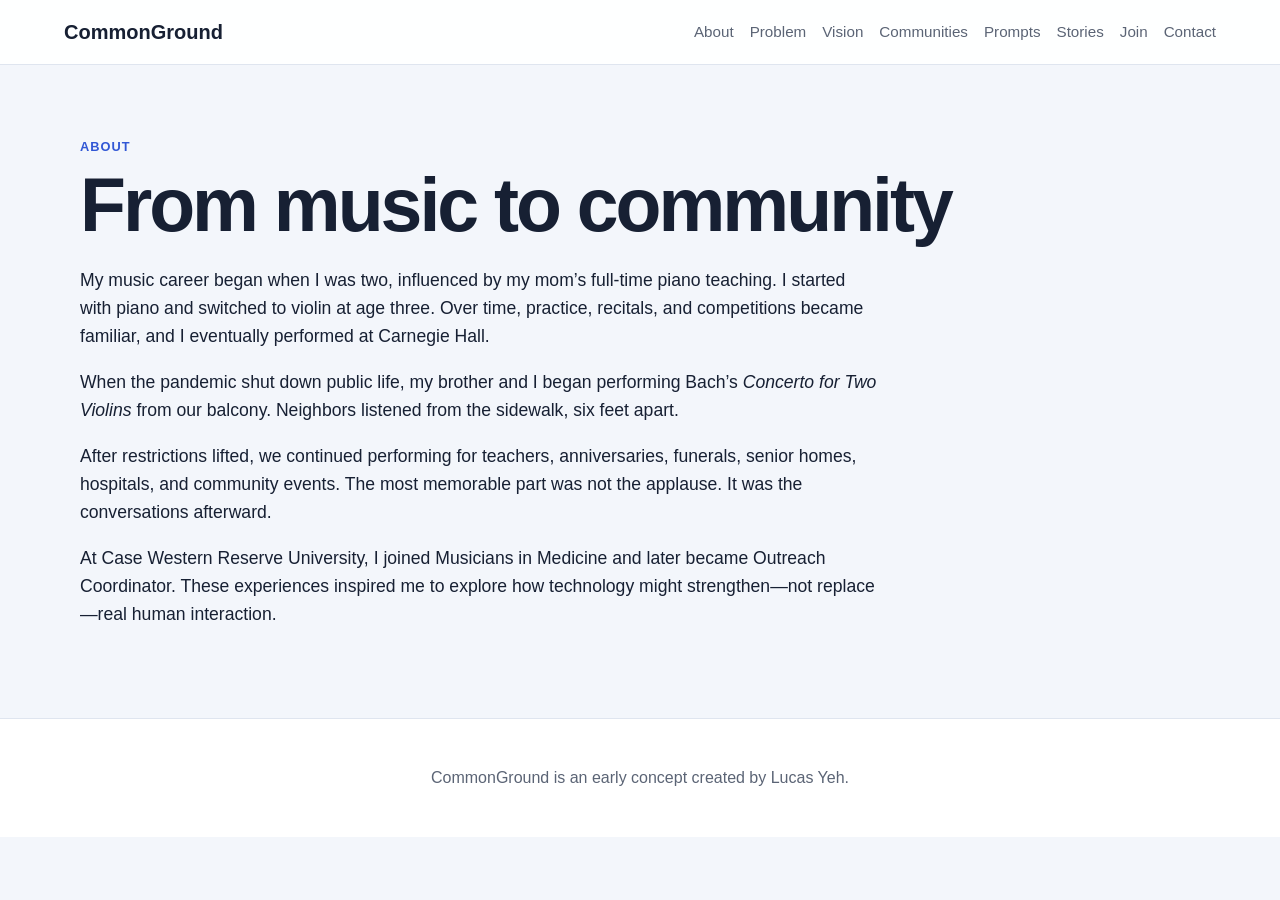
==== about.html @ 913e4e42 "Add files via upload" ====
<!DOCTYPE html>
<html lang="en">
<head>
  <meta charset="UTF-8">
  <meta name="viewport" content="width=device-width, initial-scale=1.0">
  <meta name="description" content="CommonGround: an early concept for meaningful communities and real conversation.">
  <title>About | CommonGround</title>
  <link rel="stylesheet" href="style.css">
</head>
<body>

<header class="site-header">
  <a class="logo" href="index.html">CommonGround</a>
  <button class="menu-button" onclick="document.querySelector('.nav-links').classList.toggle('open')">Menu</button>
  <nav class="nav-links">
    <a href="about.html">About</a>
    <a href="problem.html">Problem</a>
    <a href="vision.html">Vision</a>
    <a href="communities.html">Communities</a>
    <a href="prompts.html">Prompts</a>
    <a href="stories.html">Stories</a>
    <a href="join.html">Join</a>
    <a href="contact.html">Contact</a>
  </nav>
</header>

<main>

<section class="page-header">
  <p class="eyebrow">About</p>
  <h1>From music to community</h1>
</section>

<section class="content">
  <p>My music career began when I was two, influenced by my mom’s full-time piano teaching. I started with piano and switched to violin at age three. Over time, practice, recitals, and competitions became familiar, and I eventually performed at Carnegie Hall.</p>
  <p>When the pandemic shut down public life, my brother and I began performing Bach’s <em>Concerto for Two Violins</em> from our balcony. Neighbors listened from the sidewalk, six feet apart.</p>
  <p>After restrictions lifted, we continued performing for teachers, anniversaries, funerals, senior homes, hospitals, and community events. The most memorable part was not the applause. It was the conversations afterward.</p>
  <p>At Case Western Reserve University, I joined Musicians in Medicine and later became Outreach Coordinator. These experiences inspired me to explore how technology might strengthen—not replace—real human interaction.</p>
</section>

</main>
<footer>
  <p>CommonGround is an early concept created by Lucas Yeh.</p>
</footer>
</body>
</html>
---- style.css ----
* { box-sizing: border-box; }

:root {
  --ink: #172033;
  --muted: #5b6475;
  --surface: #ffffff;
  --soft: #f3f6fb;
  --accent: #3157d5;
  --border: #dfe5ef;
}

body {
  margin: 0;
  font-family: Arial, Helvetica, sans-serif;
  color: var(--ink);
  background: var(--soft);
  line-height: 1.6;
}

.site-header {
  position: sticky;
  top: 0;
  z-index: 10;
  display: flex;
  align-items: center;
  justify-content: space-between;
  gap: 24px;
  padding: 16px 5%;
  background: rgba(255,255,255,.96);
  border-bottom: 1px solid var(--border);
}

.logo {
  color: var(--ink);
  text-decoration: none;
  font-size: 1.25rem;
  font-weight: 800;
}

.nav-links {
  display: flex;
  flex-wrap: wrap;
  gap: 16px;
}

.nav-links a {
  color: var(--muted);
  text-decoration: none;
  font-size: .95rem;
}

.nav-links a:hover,
.text-link:hover {
  color: var(--accent);
}

.menu-button {
  display: none;
  padding: 8px 12px;
  border: 1px solid var(--border);
  border-radius: 8px;
  background: white;
}

main {
  width: min(1120px, 90%);
  margin: 0 auto;
  padding: 72px 0;
}

.hero {
  max-width: 900px;
  padding: 70px 0 90px;
}

.eyebrow {
  margin: 0 0 10px;
  color: var(--accent);
  font-weight: 800;
  letter-spacing: .08em;
  text-transform: uppercase;
  font-size: .8rem;
}

h1 {
  margin: 0 0 22px;
  font-size: clamp(2.5rem, 7vw, 5.8rem);
  line-height: 1.02;
  letter-spacing: -.04em;
}

.page-header h1 {
  font-size: clamp(2.4rem, 6vw, 4.7rem);
}

h2 {
  line-height: 1.2;
}

.lead {
  max-width: 760px;
  color: var(--muted);
  font-size: 1.25rem;
}

.actions {
  display: flex;
  flex-wrap: wrap;
  gap: 14px;
  margin-top: 32px;
}

.button {
  display: inline-block;
  padding: 13px 20px;
  border-radius: 10px;
  background: var(--accent);
  color: white;
  text-decoration: none;
  font-weight: 700;
}

.button.secondary {
  background: white;
  color: var(--ink);
  border: 1px solid var(--border);
}

.grid {
  display: grid;
  gap: 22px;
  margin: 40px 0;
}

.grid.three {
  grid-template-columns: repeat(3, 1fr);
}

.grid.two {
  grid-template-columns: repeat(2, 1fr);
}

.card,
.prompt-card,
.story,
.contact-box,
.story-panel {
  padding: 28px;
  background: var(--surface);
  border: 1px solid var(--border);
  border-radius: 18px;
  box-shadow: 0 10px 30px rgba(25, 35, 60, .05);
}

.card h2,
.story h2 {
  margin-top: 0;
}

.prompt-card {
  display: flex;
  align-items: center;
  min-height: 170px;
  font-size: 1.25rem;
  font-weight: 700;
}

.story-panel {
  margin-top: 60px;
  padding: 42px;
}

.content {
  max-width: 800px;
  font-size: 1.1rem;
}

.content h2 {
  margin-top: 42px;
}

.text-link {
  color: var(--accent);
  text-decoration: none;
  font-weight: 800;
}

.center {
  text-align: center;
  margin-top: 42px;
}

.contact-box {
  max-width: 620px;
  margin-top: 34px;
}

.small {
  color: var(--muted);
  font-size: .9rem;
}

footer {
  padding: 30px 5%;
  color: var(--muted);
  background: white;
  border-top: 1px solid var(--border);
  text-align: center;
}

@media (max-width: 820px) {
  .menu-button {
    display: block;
  }

  .site-header {
    align-items: flex-start;
  }

  .nav-links {
    display: none;
    position: absolute;
    top: 65px;
    left: 0;
    right: 0;
    padding: 20px 5%;
    background: white;
    border-bottom: 1px solid var(--border);
    flex-direction: column;
  }

  .nav-links.open {
    display: flex;
  }

  .grid.three,
  .grid.two {
    grid-template-columns: 1fr;
  }

  main {
    padding-top: 45px;
  }
}
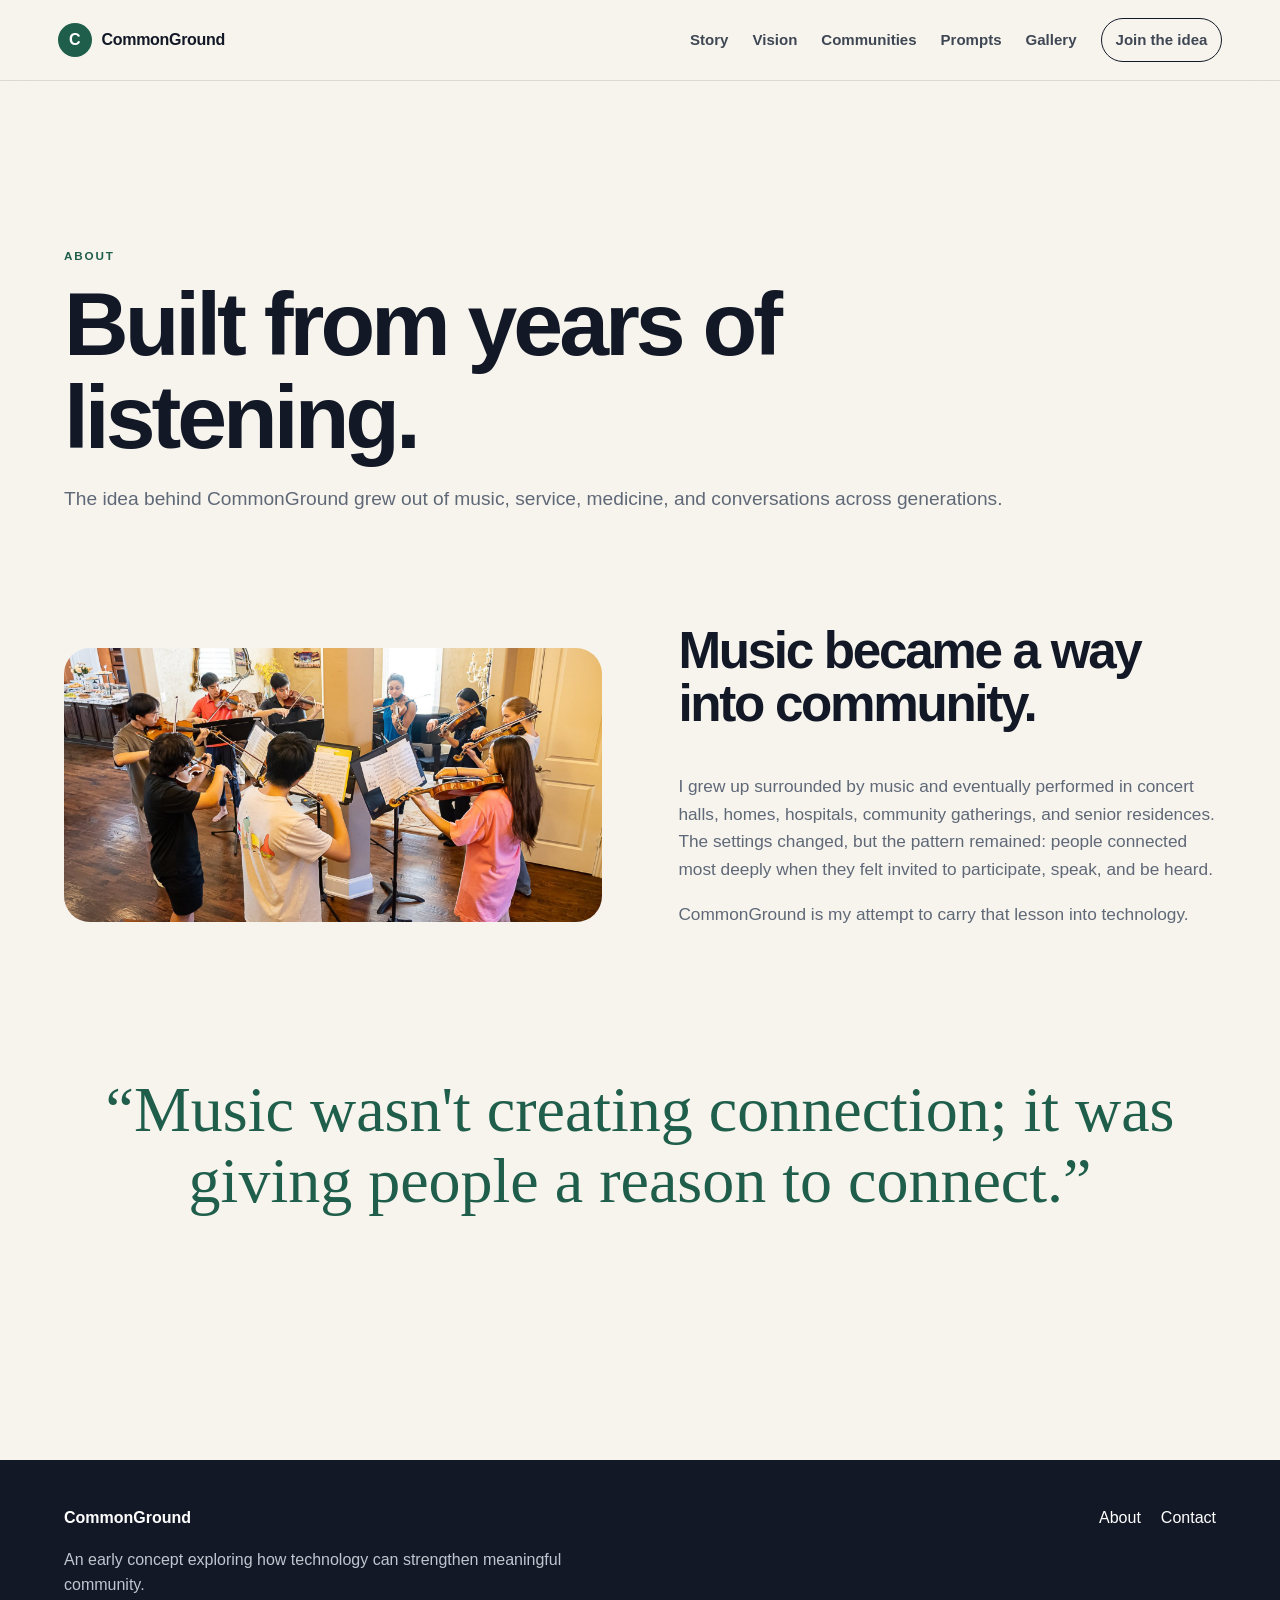
==== commit a8116b8d: "Add files via upload" ====
--- a/about.html
+++ b/about.html
@@ -1,46 +1,34 @@
 <!DOCTYPE html>
-<html lang="en">
-<head>
-  <meta charset="UTF-8">
-  <meta name="viewport" content="width=device-width, initial-scale=1.0">
-  <meta name="description" content="CommonGround: an early concept for meaningful communities and real conversation.">
-  <title>About | CommonGround</title>
-  <link rel="stylesheet" href="style.css">
-</head>
+<html lang="en"><head><meta charset="UTF-8"><meta name="viewport" content="width=device-width,initial-scale=1"><title>About | CommonGround</title><link rel="stylesheet" href="style.css"></head>
 <body>
-
 <header class="site-header">
-  <a class="logo" href="index.html">CommonGround</a>
-  <button class="menu-button" onclick="document.querySelector('.nav-links').classList.toggle('open')">Menu</button>
+  <a class="brand" href="index.html">
+    <span class="brand-mark">C</span>
+    <span>CommonGround</span>
+  </a>
+  <button class="menu-button" aria-label="Open navigation" onclick="document.querySelector('.nav-links').classList.toggle('open')">Menu</button>
   <nav class="nav-links">
-    <a href="about.html">About</a>
-    <a href="problem.html">Problem</a>
+    <a href="index.html#story">Story</a>
     <a href="vision.html">Vision</a>
     <a href="communities.html">Communities</a>
     <a href="prompts.html">Prompts</a>
-    <a href="stories.html">Stories</a>
-    <a href="join.html">Join</a>
-    <a href="contact.html">Contact</a>
+    <a href="stories.html">Gallery</a>
+    <a class="nav-cta" href="join.html">Join the idea</a>
   </nav>
 </header>
-
-<main>
-
-<section class="page-header">
-  <p class="eyebrow">About</p>
-  <h1>From music to community</h1>
-</section>
-
-<section class="content">
-  <p>My music career began when I was two, influenced by my mom’s full-time piano teaching. I started with piano and switched to violin at age three. Over time, practice, recitals, and competitions became familiar, and I eventually performed at Carnegie Hall.</p>
-  <p>When the pandemic shut down public life, my brother and I began performing Bach’s <em>Concerto for Two Violins</em> from our balcony. Neighbors listened from the sidewalk, six feet apart.</p>
-  <p>After restrictions lifted, we continued performing for teachers, anniversaries, funerals, senior homes, hospitals, and community events. The most memorable part was not the applause. It was the conversations afterward.</p>
-  <p>At Case Western Reserve University, I joined Musicians in Medicine and later became Outreach Coordinator. These experiences inspired me to explore how technology might strengthen—not replace—real human interaction.</p>
-</section>
-
+<main class="inner-page">
+<section class="page-hero"><p class="eyebrow">About</p><h1>Built from years of listening.</h1><p>The idea behind CommonGround grew out of music, service, medicine, and conversations across generations.</p></section>
+<section class="split-feature"><img src="assets/ensemble-home.jpg" alt="Young musicians rehearsing together"><div><h2>Music became a way into community.</h2><p>I grew up surrounded by music and eventually performed in concert halls, homes, hospitals, community gatherings, and senior residences. The settings changed, but the pattern remained: people connected most deeply when they felt invited to participate, speak, and be heard.</p><p>CommonGround is my attempt to carry that lesson into technology.</p></div></section>
+<section class="quote-block"><blockquote>“Music wasn't creating connection; it was giving people a reason to connect.”</blockquote></section>
 </main>
-<footer>
-  <p>CommonGround is an early concept created by Lucas Yeh.</p>
+<footer class="site-footer">
+  <div>
+    <strong>CommonGround</strong>
+    <p>An early concept exploring how technology can strengthen meaningful community.</p>
+  </div>
+  <div class="footer-links">
+    <a href="about.html">About</a>
+    <a href="contact.html">Contact</a>
+  </div>
 </footer>
-</body>
-</html>
+</body></html>
--- a/style.css
+++ b/style.css
@@ -1,245 +1,34 @@
 
-* { box-sizing: border-box; }
-
-:root {
-  --ink: #172033;
-  --muted: #5b6475;
-  --surface: #ffffff;
-  --soft: #f3f6fb;
-  --accent: #3157d5;
-  --border: #dfe5ef;
+:root{
+  --ink:#121826; --muted:#5f6877; --paper:#f7f4ee; --white:#fff;
+  --accent:#1f5e4a; --accent2:#d7a84b; --line:rgba(18,24,38,.12);
 }
-
-body {
-  margin: 0;
-  font-family: Arial, Helvetica, sans-serif;
-  color: var(--ink);
-  background: var(--soft);
-  line-height: 1.6;
+*{box-sizing:border-box} html{scroll-behavior:smooth}
+body{margin:0;background:var(--paper);color:var(--ink);font-family:Inter,ui-sans-serif,-apple-system,BlinkMacSystemFont,"Segoe UI",sans-serif;line-height:1.6}
+img{display:block;width:100%} a{color:inherit}
+.site-header{position:sticky;top:0;z-index:30;display:flex;align-items:center;justify-content:space-between;padding:18px 4.5%;background:rgba(247,244,238,.9);backdrop-filter:blur(18px);border-bottom:1px solid var(--line)}
+.brand{display:flex;align-items:center;gap:10px;font-weight:800;text-decoration:none;letter-spacing:-.02em}.brand-mark{display:grid;place-items:center;width:34px;height:34px;border-radius:50%;background:var(--accent);color:white}
+.nav-links{display:flex;align-items:center;gap:24px}.nav-links a{text-decoration:none;color:#3f4754;font-size:.94rem;font-weight:600}.nav-links a:hover{color:var(--accent)}
+.nav-cta{padding:9px 14px;border:1px solid var(--ink);border-radius:999px}.menu-button{display:none;border:0;background:none;font:inherit}
+main{overflow:hidden}.hero{min-height:86vh;display:grid;grid-template-columns:1.02fr .98fr;align-items:center;gap:6vw;padding:7vw 5vw 6vw}
+.hero-copy{max-width:720px}.eyebrow{margin:0 0 12px;text-transform:uppercase;letter-spacing:.16em;font-size:.73rem;font-weight:850;color:var(--accent)}
+h1,h2,h3{margin-top:0;line-height:1.04;letter-spacing:-.045em}h1{font-size:clamp(3.2rem,7vw,7rem);margin-bottom:24px}h1 em{font-family:Georgia,serif;font-weight:400;color:var(--accent)}
+.hero-lead{font-size:clamp(1.05rem,1.5vw,1.35rem);color:var(--muted);max-width:620px}.actions{display:flex;gap:12px;flex-wrap:wrap;margin-top:30px}
+.button{display:inline-block;text-decoration:none;padding:13px 20px;border-radius:999px;background:var(--accent);color:white;font-weight:750}.button-light{background:white;color:var(--ink);border:1px solid var(--line)}
+.hero-image{margin:0}.hero-image img{height:min(68vh,780px);object-fit:cover;border-radius:28px;box-shadow:0 30px 80px rgba(34,31,25,.16)}figcaption{margin-top:10px;color:var(--muted);font-size:.85rem}
+.statement{padding:10vw 8vw;text-align:center;background:var(--ink);color:white}.statement p{font-family:Georgia,serif;font-style:italic;font-size:clamp(1.3rem,2.5vw,2.2rem);margin:0;color:#d9dedf}.statement h2{font-size:clamp(2.5rem,6vw,6rem);max-width:1100px;margin:18px auto 0}
+.story-section,.idea-section,.inner-page{width:min(1240px,90%);margin:0 auto;padding:9vw 0}.section-heading{max-width:760px;margin-bottom:6vw}.section-heading h2,.page-hero h1{font-size:clamp(2.8rem,6vw,6rem);margin-bottom:20px}.section-heading>p:last-child,.page-hero>p:last-child{font-size:1.2rem;color:var(--muted)}
+.story-row{display:grid;grid-template-columns:1.05fr .95fr;gap:7vw;align-items:center;margin-bottom:10vw}.story-row.reverse .story-media{order:2}.story-media img{max-height:680px;object-fit:cover;border-radius:26px}.chapter{display:block;color:var(--accent2);font-weight:900;margin-bottom:14px}.story-copy h3{font-size:clamp(2rem,4vw,4rem)}.story-copy p{font-size:1.1rem;color:var(--muted)}
+.video-section{background:var(--accent);color:white;padding:8vw 7vw}.video-section .section-heading{margin-left:auto;margin-right:auto;text-align:center}.video-section .eyebrow{color:#f2d391}.video-section video{display:block;width:min(1050px,100%);margin:0 auto;border-radius:24px;box-shadow:0 30px 80px rgba(0,0,0,.25);background:black}
+.feature-grid{display:grid;grid-template-columns:repeat(3,1fr);gap:18px}.feature-grid.large{grid-template-columns:repeat(2,1fr)}.feature-grid article,.community-grid article,.contact-panel{background:white;border:1px solid var(--line);border-radius:22px;padding:30px}.feature-grid article span{color:var(--accent2);font-weight:900}.feature-grid h3,.community-grid h2{font-size:1.5rem;margin:28px 0 10px}.feature-grid p,.community-grid p{color:var(--muted);margin:0}
+.collage{display:grid;grid-template-columns:1.25fr .75fr;min-height:70vh;background:#d9ded8}.collage>img{height:100%;object-fit:cover}.collage-copy{align-self:center;padding:7vw}.collage-copy h2{font-size:clamp(2.5rem,5vw,5rem)}.collage-copy p{color:#475047;font-size:1.08rem}
+.site-footer{display:flex;justify-content:space-between;gap:30px;padding:45px 5%;background:var(--ink);color:white}.site-footer p{color:#bfc6cf;max-width:580px}.footer-links{display:flex;gap:20px}.footer-links a{text-decoration:none}
+.page-hero{max-width:950px;padding:4vw 0 7vw}.page-hero h1{font-size:clamp(3rem,7vw,7rem)}.split-feature{display:grid;grid-template-columns:1fr 1fr;gap:6vw;align-items:center}.split-feature img,.wide-image{border-radius:26px;max-height:720px;object-fit:cover}.split-feature h2{font-size:clamp(2.2rem,4vw,4.5rem)}.split-feature p{color:var(--muted);font-size:1.08rem}.quote-block{padding:10vw 0;text-align:center}.quote-block blockquote{font-family:Georgia,serif;font-size:clamp(2.2rem,5vw,5rem);line-height:1.12;margin:0;color:var(--accent)}
+.community-grid{display:grid;grid-template-columns:repeat(2,1fr);gap:20px;margin-bottom:6vw}.prompt-grid{display:grid;grid-template-columns:repeat(2,1fr);gap:18px}.prompt-grid article{min-height:210px;display:flex;align-items:flex-end;background:white;border:1px solid var(--line);border-radius:22px;padding:28px;font-family:Georgia,serif;font-size:1.5rem}
+.gallery{display:grid;grid-template-columns:repeat(2,1fr);gap:24px}.gallery figure{margin:0}.gallery .span-2{grid-column:span 2}.gallery img{height:520px;object-fit:cover;border-radius:24px}.gallery figure:not(.span-2) img{height:620px}.center{text-align:center;margin-top:50px}.contact-panel{max-width:700px}.contact-panel h2{font-size:3rem}
+@media(max-width:860px){
+ .menu-button{display:block}.nav-links{display:none;position:absolute;top:70px;left:0;right:0;padding:20px 5%;background:var(--paper);flex-direction:column;align-items:flex-start;border-bottom:1px solid var(--line)}.nav-links.open{display:flex}
+ .hero,.story-row,.collage,.split-feature{grid-template-columns:1fr}.hero{padding-top:12vw}.hero-image img{height:55vh}.story-row.reverse .story-media{order:0}
+ .feature-grid,.feature-grid.large,.community-grid,.prompt-grid{grid-template-columns:1fr}.collage>img{max-height:620px}.gallery{grid-template-columns:1fr}.gallery .span-2{grid-column:auto}.gallery img,.gallery figure:not(.span-2) img{height:auto}
+ .site-footer{flex-direction:column}.inner-page{padding-top:14vw}
 }
-
-.site-header {
-  position: sticky;
-  top: 0;
-  z-index: 10;
-  display: flex;
-  align-items: center;
-  justify-content: space-between;
-  gap: 24px;
-  padding: 16px 5%;
-  background: rgba(255,255,255,.96);
-  border-bottom: 1px solid var(--border);
-}
-
-.logo {
-  color: var(--ink);
-  text-decoration: none;
-  font-size: 1.25rem;
-  font-weight: 800;
-}
-
-.nav-links {
-  display: flex;
-  flex-wrap: wrap;
-  gap: 16px;
-}
-
-.nav-links a {
-  color: var(--muted);
-  text-decoration: none;
-  font-size: .95rem;
-}
-
-.nav-links a:hover,
-.text-link:hover {
-  color: var(--accent);
-}
-
-.menu-button {
-  display: none;
-  padding: 8px 12px;
-  border: 1px solid var(--border);
-  border-radius: 8px;
-  background: white;
-}
-
-main {
-  width: min(1120px, 90%);
-  margin: 0 auto;
-  padding: 72px 0;
-}
-
-.hero {
-  max-width: 900px;
-  padding: 70px 0 90px;
-}
-
-.eyebrow {
-  margin: 0 0 10px;
-  color: var(--accent);
-  font-weight: 800;
-  letter-spacing: .08em;
-  text-transform: uppercase;
-  font-size: .8rem;
-}
-
-h1 {
-  margin: 0 0 22px;
-  font-size: clamp(2.5rem, 7vw, 5.8rem);
-  line-height: 1.02;
-  letter-spacing: -.04em;
-}
-
-.page-header h1 {
-  font-size: clamp(2.4rem, 6vw, 4.7rem);
-}
-
-h2 {
-  line-height: 1.2;
-}
-
-.lead {
-  max-width: 760px;
-  color: var(--muted);
-  font-size: 1.25rem;
-}
-
-.actions {
-  display: flex;
-  flex-wrap: wrap;
-  gap: 14px;
-  margin-top: 32px;
-}
-
-.button {
-  display: inline-block;
-  padding: 13px 20px;
-  border-radius: 10px;
-  background: var(--accent);
-  color: white;
-  text-decoration: none;
-  font-weight: 700;
-}
-
-.button.secondary {
-  background: white;
-  color: var(--ink);
-  border: 1px solid var(--border);
-}
-
-.grid {
-  display: grid;
-  gap: 22px;
-  margin: 40px 0;
-}
-
-.grid.three {
-  grid-template-columns: repeat(3, 1fr);
-}
-
-.grid.two {
-  grid-template-columns: repeat(2, 1fr);
-}
-
-.card,
-.prompt-card,
-.story,
-.contact-box,
-.story-panel {
-  padding: 28px;
-  background: var(--surface);
-  border: 1px solid var(--border);
-  border-radius: 18px;
-  box-shadow: 0 10px 30px rgba(25, 35, 60, .05);
-}
-
-.card h2,
-.story h2 {
-  margin-top: 0;
-}
-
-.prompt-card {
-  display: flex;
-  align-items: center;
-  min-height: 170px;
-  font-size: 1.25rem;
-  font-weight: 700;
-}
-
-.story-panel {
-  margin-top: 60px;
-  padding: 42px;
-}
-
-.content {
-  max-width: 800px;
-  font-size: 1.1rem;
-}
-
-.content h2 {
-  margin-top: 42px;
-}
-
-.text-link {
-  color: var(--accent);
-  text-decoration: none;
-  font-weight: 800;
-}
-
-.center {
-  text-align: center;
-  margin-top: 42px;
-}
-
-.contact-box {
-  max-width: 620px;
-  margin-top: 34px;
-}
-
-.small {
-  color: var(--muted);
-  font-size: .9rem;
-}
-
-footer {
-  padding: 30px 5%;
-  color: var(--muted);
-  background: white;
-  border-top: 1px solid var(--border);
-  text-align: center;
-}
-
-@media (max-width: 820px) {
-  .menu-button {
-    display: block;
-  }
-
-  .site-header {
-    align-items: flex-start;
-  }
-
-  .nav-links {
-    display: none;
-    position: absolute;
-    top: 65px;
-    left: 0;
-    right: 0;
-    padding: 20px 5%;
-    background: white;
-    border-bottom: 1px solid var(--border);
-    flex-direction: column;
-  }
-
-  .nav-links.open {
-    display: flex;
-  }
-
-  .grid.three,
-  .grid.two {
-    grid-template-columns: 1fr;
-  }
-
-  main {
-    padding-top: 45px;
-  }
-}
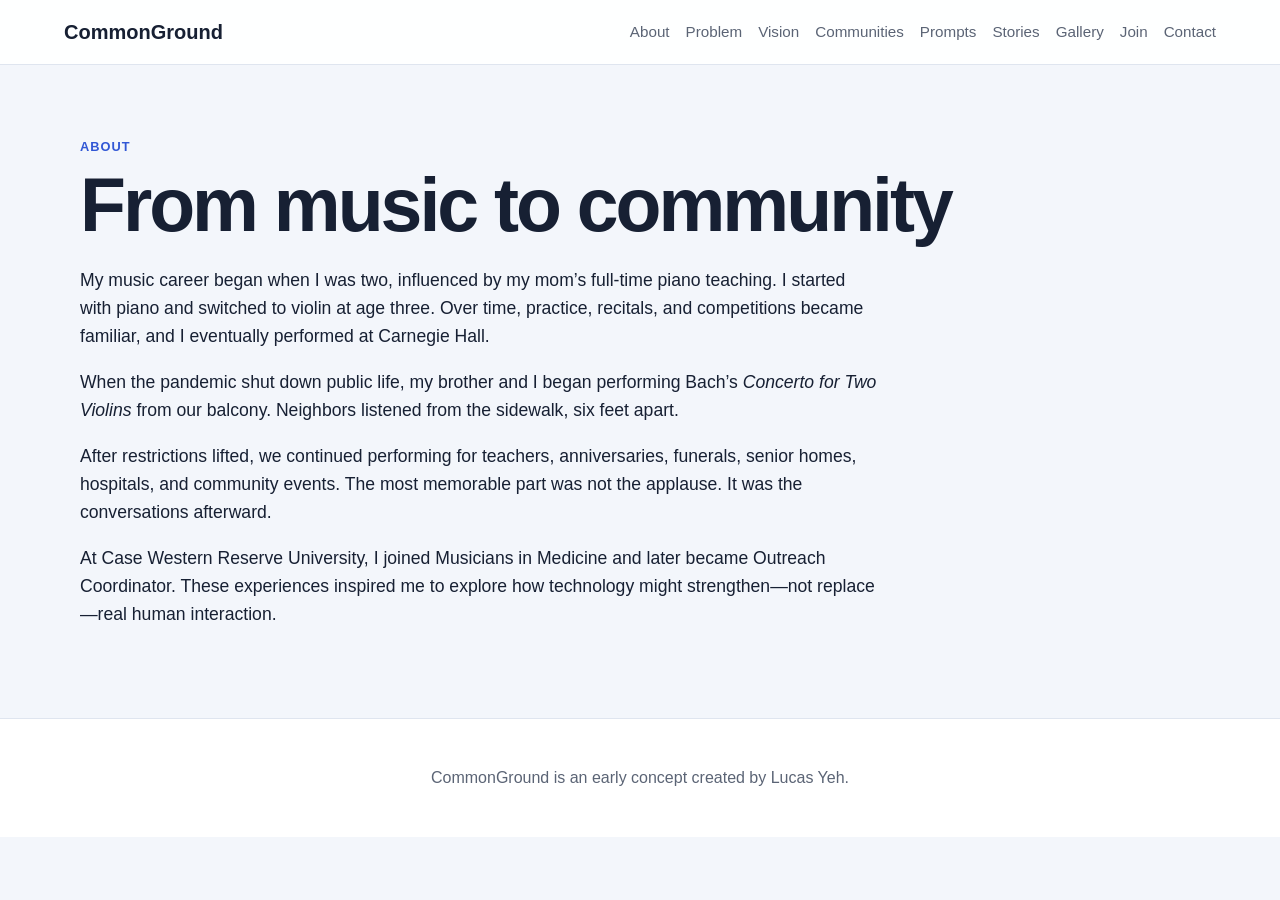
==== commit 8fed8661: "Add files via upload" ====
--- a/about.html
+++ b/about.html
@@ -1,34 +1,47 @@
 <!DOCTYPE html>
-<html lang="en"><head><meta charset="UTF-8"><meta name="viewport" content="width=device-width,initial-scale=1"><title>About | CommonGround</title><link rel="stylesheet" href="style.css"></head>
+<html lang="en">
+<head>
+  <meta charset="UTF-8">
+  <meta name="viewport" content="width=device-width, initial-scale=1.0">
+  <meta name="description" content="CommonGround: an early concept for meaningful communities and real conversation.">
+  <title>About | CommonGround</title>
+  <link rel="stylesheet" href="style.css">
+</head>
 <body>
+
 <header class="site-header">
-  <a class="brand" href="index.html">
-    <span class="brand-mark">C</span>
-    <span>CommonGround</span>
-  </a>
-  <button class="menu-button" aria-label="Open navigation" onclick="document.querySelector('.nav-links').classList.toggle('open')">Menu</button>
+  <a class="logo" href="index.html">CommonGround</a>
+  <button class="menu-button" onclick="document.querySelector('.nav-links').classList.toggle('open')">Menu</button>
   <nav class="nav-links">
-    <a href="index.html#story">Story</a>
+    <a href="about.html">About</a>
+    <a href="problem.html">Problem</a>
     <a href="vision.html">Vision</a>
     <a href="communities.html">Communities</a>
     <a href="prompts.html">Prompts</a>
-    <a href="stories.html">Gallery</a>
-    <a class="nav-cta" href="join.html">Join the idea</a>
+    <a href="stories.html">Stories</a>
+    <a href="gallery.html">Gallery</a>
+    <a href="join.html">Join</a>
+    <a href="contact.html">Contact</a>
   </nav>
 </header>
-<main class="inner-page">
-<section class="page-hero"><p class="eyebrow">About</p><h1>Built from years of listening.</h1><p>The idea behind CommonGround grew out of music, service, medicine, and conversations across generations.</p></section>
-<section class="split-feature"><img src="assets/ensemble-home.jpg" alt="Young musicians rehearsing together"><div><h2>Music became a way into community.</h2><p>I grew up surrounded by music and eventually performed in concert halls, homes, hospitals, community gatherings, and senior residences. The settings changed, but the pattern remained: people connected most deeply when they felt invited to participate, speak, and be heard.</p><p>CommonGround is my attempt to carry that lesson into technology.</p></div></section>
-<section class="quote-block"><blockquote>“Music wasn't creating connection; it was giving people a reason to connect.”</blockquote></section>
+
+<main>
+
+<section class="page-header">
+  <p class="eyebrow">About</p>
+  <h1>From music to community</h1>
+</section>
+
+<section class="content">
+  <p>My music career began when I was two, influenced by my mom’s full-time piano teaching. I started with piano and switched to violin at age three. Over time, practice, recitals, and competitions became familiar, and I eventually performed at Carnegie Hall.</p>
+  <p>When the pandemic shut down public life, my brother and I began performing Bach’s <em>Concerto for Two Violins</em> from our balcony. Neighbors listened from the sidewalk, six feet apart.</p>
+  <p>After restrictions lifted, we continued performing for teachers, anniversaries, funerals, senior homes, hospitals, and community events. The most memorable part was not the applause. It was the conversations afterward.</p>
+  <p>At Case Western Reserve University, I joined Musicians in Medicine and later became Outreach Coordinator. These experiences inspired me to explore how technology might strengthen—not replace—real human interaction.</p>
+</section>
+
 </main>
-<footer class="site-footer">
-  <div>
-    <strong>CommonGround</strong>
-    <p>An early concept exploring how technology can strengthen meaningful community.</p>
-  </div>
-  <div class="footer-links">
-    <a href="about.html">About</a>
-    <a href="contact.html">Contact</a>
-  </div>
+<footer>
+  <p>CommonGround is an early concept created by Lucas Yeh.</p>
 </footer>
-</body></html>+</body>
+</html>
--- a/style.css
+++ b/style.css
@@ -1,34 +1,292 @@
 
-:root{
-  --ink:#121826; --muted:#5f6877; --paper:#f7f4ee; --white:#fff;
-  --accent:#1f5e4a; --accent2:#d7a84b; --line:rgba(18,24,38,.12);
-}
-*{box-sizing:border-box} html{scroll-behavior:smooth}
-body{margin:0;background:var(--paper);color:var(--ink);font-family:Inter,ui-sans-serif,-apple-system,BlinkMacSystemFont,"Segoe UI",sans-serif;line-height:1.6}
-img{display:block;width:100%} a{color:inherit}
-.site-header{position:sticky;top:0;z-index:30;display:flex;align-items:center;justify-content:space-between;padding:18px 4.5%;background:rgba(247,244,238,.9);backdrop-filter:blur(18px);border-bottom:1px solid var(--line)}
-.brand{display:flex;align-items:center;gap:10px;font-weight:800;text-decoration:none;letter-spacing:-.02em}.brand-mark{display:grid;place-items:center;width:34px;height:34px;border-radius:50%;background:var(--accent);color:white}
-.nav-links{display:flex;align-items:center;gap:24px}.nav-links a{text-decoration:none;color:#3f4754;font-size:.94rem;font-weight:600}.nav-links a:hover{color:var(--accent)}
-.nav-cta{padding:9px 14px;border:1px solid var(--ink);border-radius:999px}.menu-button{display:none;border:0;background:none;font:inherit}
-main{overflow:hidden}.hero{min-height:86vh;display:grid;grid-template-columns:1.02fr .98fr;align-items:center;gap:6vw;padding:7vw 5vw 6vw}
-.hero-copy{max-width:720px}.eyebrow{margin:0 0 12px;text-transform:uppercase;letter-spacing:.16em;font-size:.73rem;font-weight:850;color:var(--accent)}
-h1,h2,h3{margin-top:0;line-height:1.04;letter-spacing:-.045em}h1{font-size:clamp(3.2rem,7vw,7rem);margin-bottom:24px}h1 em{font-family:Georgia,serif;font-weight:400;color:var(--accent)}
-.hero-lead{font-size:clamp(1.05rem,1.5vw,1.35rem);color:var(--muted);max-width:620px}.actions{display:flex;gap:12px;flex-wrap:wrap;margin-top:30px}
-.button{display:inline-block;text-decoration:none;padding:13px 20px;border-radius:999px;background:var(--accent);color:white;font-weight:750}.button-light{background:white;color:var(--ink);border:1px solid var(--line)}
-.hero-image{margin:0}.hero-image img{height:min(68vh,780px);object-fit:cover;border-radius:28px;box-shadow:0 30px 80px rgba(34,31,25,.16)}figcaption{margin-top:10px;color:var(--muted);font-size:.85rem}
-.statement{padding:10vw 8vw;text-align:center;background:var(--ink);color:white}.statement p{font-family:Georgia,serif;font-style:italic;font-size:clamp(1.3rem,2.5vw,2.2rem);margin:0;color:#d9dedf}.statement h2{font-size:clamp(2.5rem,6vw,6rem);max-width:1100px;margin:18px auto 0}
-.story-section,.idea-section,.inner-page{width:min(1240px,90%);margin:0 auto;padding:9vw 0}.section-heading{max-width:760px;margin-bottom:6vw}.section-heading h2,.page-hero h1{font-size:clamp(2.8rem,6vw,6rem);margin-bottom:20px}.section-heading>p:last-child,.page-hero>p:last-child{font-size:1.2rem;color:var(--muted)}
-.story-row{display:grid;grid-template-columns:1.05fr .95fr;gap:7vw;align-items:center;margin-bottom:10vw}.story-row.reverse .story-media{order:2}.story-media img{max-height:680px;object-fit:cover;border-radius:26px}.chapter{display:block;color:var(--accent2);font-weight:900;margin-bottom:14px}.story-copy h3{font-size:clamp(2rem,4vw,4rem)}.story-copy p{font-size:1.1rem;color:var(--muted)}
-.video-section{background:var(--accent);color:white;padding:8vw 7vw}.video-section .section-heading{margin-left:auto;margin-right:auto;text-align:center}.video-section .eyebrow{color:#f2d391}.video-section video{display:block;width:min(1050px,100%);margin:0 auto;border-radius:24px;box-shadow:0 30px 80px rgba(0,0,0,.25);background:black}
-.feature-grid{display:grid;grid-template-columns:repeat(3,1fr);gap:18px}.feature-grid.large{grid-template-columns:repeat(2,1fr)}.feature-grid article,.community-grid article,.contact-panel{background:white;border:1px solid var(--line);border-radius:22px;padding:30px}.feature-grid article span{color:var(--accent2);font-weight:900}.feature-grid h3,.community-grid h2{font-size:1.5rem;margin:28px 0 10px}.feature-grid p,.community-grid p{color:var(--muted);margin:0}
-.collage{display:grid;grid-template-columns:1.25fr .75fr;min-height:70vh;background:#d9ded8}.collage>img{height:100%;object-fit:cover}.collage-copy{align-self:center;padding:7vw}.collage-copy h2{font-size:clamp(2.5rem,5vw,5rem)}.collage-copy p{color:#475047;font-size:1.08rem}
-.site-footer{display:flex;justify-content:space-between;gap:30px;padding:45px 5%;background:var(--ink);color:white}.site-footer p{color:#bfc6cf;max-width:580px}.footer-links{display:flex;gap:20px}.footer-links a{text-decoration:none}
-.page-hero{max-width:950px;padding:4vw 0 7vw}.page-hero h1{font-size:clamp(3rem,7vw,7rem)}.split-feature{display:grid;grid-template-columns:1fr 1fr;gap:6vw;align-items:center}.split-feature img,.wide-image{border-radius:26px;max-height:720px;object-fit:cover}.split-feature h2{font-size:clamp(2.2rem,4vw,4.5rem)}.split-feature p{color:var(--muted);font-size:1.08rem}.quote-block{padding:10vw 0;text-align:center}.quote-block blockquote{font-family:Georgia,serif;font-size:clamp(2.2rem,5vw,5rem);line-height:1.12;margin:0;color:var(--accent)}
-.community-grid{display:grid;grid-template-columns:repeat(2,1fr);gap:20px;margin-bottom:6vw}.prompt-grid{display:grid;grid-template-columns:repeat(2,1fr);gap:18px}.prompt-grid article{min-height:210px;display:flex;align-items:flex-end;background:white;border:1px solid var(--line);border-radius:22px;padding:28px;font-family:Georgia,serif;font-size:1.5rem}
-.gallery{display:grid;grid-template-columns:repeat(2,1fr);gap:24px}.gallery figure{margin:0}.gallery .span-2{grid-column:span 2}.gallery img{height:520px;object-fit:cover;border-radius:24px}.gallery figure:not(.span-2) img{height:620px}.center{text-align:center;margin-top:50px}.contact-panel{max-width:700px}.contact-panel h2{font-size:3rem}
-@media(max-width:860px){
- .menu-button{display:block}.nav-links{display:none;position:absolute;top:70px;left:0;right:0;padding:20px 5%;background:var(--paper);flex-direction:column;align-items:flex-start;border-bottom:1px solid var(--line)}.nav-links.open{display:flex}
- .hero,.story-row,.collage,.split-feature{grid-template-columns:1fr}.hero{padding-top:12vw}.hero-image img{height:55vh}.story-row.reverse .story-media{order:0}
- .feature-grid,.feature-grid.large,.community-grid,.prompt-grid{grid-template-columns:1fr}.collage>img{max-height:620px}.gallery{grid-template-columns:1fr}.gallery .span-2{grid-column:auto}.gallery img,.gallery figure:not(.span-2) img{height:auto}
- .site-footer{flex-direction:column}.inner-page{padding-top:14vw}
-}
+* { box-sizing: border-box; }
+
+:root {
+  --ink: #172033;
+  --muted: #5b6475;
+  --surface: #ffffff;
+  --soft: #f3f6fb;
+  --accent: #3157d5;
+  --border: #dfe5ef;
+}
+
+body {
+  margin: 0;
+  font-family: Arial, Helvetica, sans-serif;
+  color: var(--ink);
+  background: var(--soft);
+  line-height: 1.6;
+}
+
+.site-header {
+  position: sticky;
+  top: 0;
+  z-index: 10;
+  display: flex;
+  align-items: center;
+  justify-content: space-between;
+  gap: 24px;
+  padding: 16px 5%;
+  background: rgba(255,255,255,.96);
+  border-bottom: 1px solid var(--border);
+}
+
+.logo {
+  color: var(--ink);
+  text-decoration: none;
+  font-size: 1.25rem;
+  font-weight: 800;
+}
+
+.nav-links {
+  display: flex;
+  flex-wrap: wrap;
+  gap: 16px;
+}
+
+.nav-links a {
+  color: var(--muted);
+  text-decoration: none;
+  font-size: .95rem;
+}
+
+.nav-links a:hover,
+.text-link:hover {
+  color: var(--accent);
+}
+
+.menu-button {
+  display: none;
+  padding: 8px 12px;
+  border: 1px solid var(--border);
+  border-radius: 8px;
+  background: white;
+}
+
+main {
+  width: min(1120px, 90%);
+  margin: 0 auto;
+  padding: 72px 0;
+}
+
+.hero {
+  max-width: 900px;
+  padding: 70px 0 90px;
+}
+
+.eyebrow {
+  margin: 0 0 10px;
+  color: var(--accent);
+  font-weight: 800;
+  letter-spacing: .08em;
+  text-transform: uppercase;
+  font-size: .8rem;
+}
+
+h1 {
+  margin: 0 0 22px;
+  font-size: clamp(2.5rem, 7vw, 5.8rem);
+  line-height: 1.02;
+  letter-spacing: -.04em;
+}
+
+.page-header h1 {
+  font-size: clamp(2.4rem, 6vw, 4.7rem);
+}
+
+h2 {
+  line-height: 1.2;
+}
+
+.lead {
+  max-width: 760px;
+  color: var(--muted);
+  font-size: 1.25rem;
+}
+
+.actions {
+  display: flex;
+  flex-wrap: wrap;
+  gap: 14px;
+  margin-top: 32px;
+}
+
+.button {
+  display: inline-block;
+  padding: 13px 20px;
+  border-radius: 10px;
+  background: var(--accent);
+  color: white;
+  text-decoration: none;
+  font-weight: 700;
+}
+
+.button.secondary {
+  background: white;
+  color: var(--ink);
+  border: 1px solid var(--border);
+}
+
+.grid {
+  display: grid;
+  gap: 22px;
+  margin: 40px 0;
+}
+
+.grid.three {
+  grid-template-columns: repeat(3, 1fr);
+}
+
+.grid.two {
+  grid-template-columns: repeat(2, 1fr);
+}
+
+.card,
+.prompt-card,
+.story,
+.contact-box,
+.story-panel {
+  padding: 28px;
+  background: var(--surface);
+  border: 1px solid var(--border);
+  border-radius: 18px;
+  box-shadow: 0 10px 30px rgba(25, 35, 60, .05);
+}
+
+.card h2,
+.story h2 {
+  margin-top: 0;
+}
+
+.prompt-card {
+  display: flex;
+  align-items: center;
+  min-height: 170px;
+  font-size: 1.25rem;
+  font-weight: 700;
+}
+
+.story-panel {
+  margin-top: 60px;
+  padding: 42px;
+}
+
+.content {
+  max-width: 800px;
+  font-size: 1.1rem;
+}
+
+.content h2 {
+  margin-top: 42px;
+}
+
+.text-link {
+  color: var(--accent);
+  text-decoration: none;
+  font-weight: 800;
+}
+
+.center {
+  text-align: center;
+  margin-top: 42px;
+}
+
+.contact-box {
+  max-width: 620px;
+  margin-top: 34px;
+}
+
+.small {
+  color: var(--muted);
+  font-size: .9rem;
+}
+
+footer {
+  padding: 30px 5%;
+  color: var(--muted);
+  background: white;
+  border-top: 1px solid var(--border);
+  text-align: center;
+}
+
+@media (max-width: 820px) {
+  .menu-button {
+    display: block;
+  }
+
+  .site-header {
+    align-items: flex-start;
+  }
+
+  .nav-links {
+    display: none;
+    position: absolute;
+    top: 65px;
+    left: 0;
+    right: 0;
+    padding: 20px 5%;
+    background: white;
+    border-bottom: 1px solid var(--border);
+    flex-direction: column;
+  }
+
+  .nav-links.open {
+    display: flex;
+  }
+
+  .grid.three,
+  .grid.two {
+    grid-template-columns: 1fr;
+  }
+
+  main {
+    padding-top: 45px;
+  }
+}
+
+
+/* Dedicated photo gallery */
+.photo-gallery {
+  display: grid;
+  grid-template-columns: repeat(3, minmax(0, 1fr));
+  gap: 22px;
+  margin-top: 40px;
+}
+
+.photo-gallery figure {
+  margin: 0;
+  padding: 14px;
+  background: var(--surface, #ffffff);
+  border: 1px solid var(--border, #dfe5ef);
+  border-radius: 18px;
+  box-shadow: 0 10px 30px rgba(25, 35, 60, .05);
+}
+
+.photo-gallery img {
+  width: 100%;
+  height: 260px;
+  object-fit: cover;
+  border-radius: 12px;
+}
+
+.photo-gallery figcaption {
+  padding: 12px 4px 2px;
+  color: var(--muted, #5b6475);
+  font-weight: 700;
+}
+
+@media (max-width: 900px) {
+  .photo-gallery {
+    grid-template-columns: repeat(2, minmax(0, 1fr));
+  }
+}
+
+@media (max-width: 600px) {
+  .photo-gallery {
+    grid-template-columns: 1fr;
+  }
+
+  .photo-gallery img {
+    height: 240px;
+  }
+}
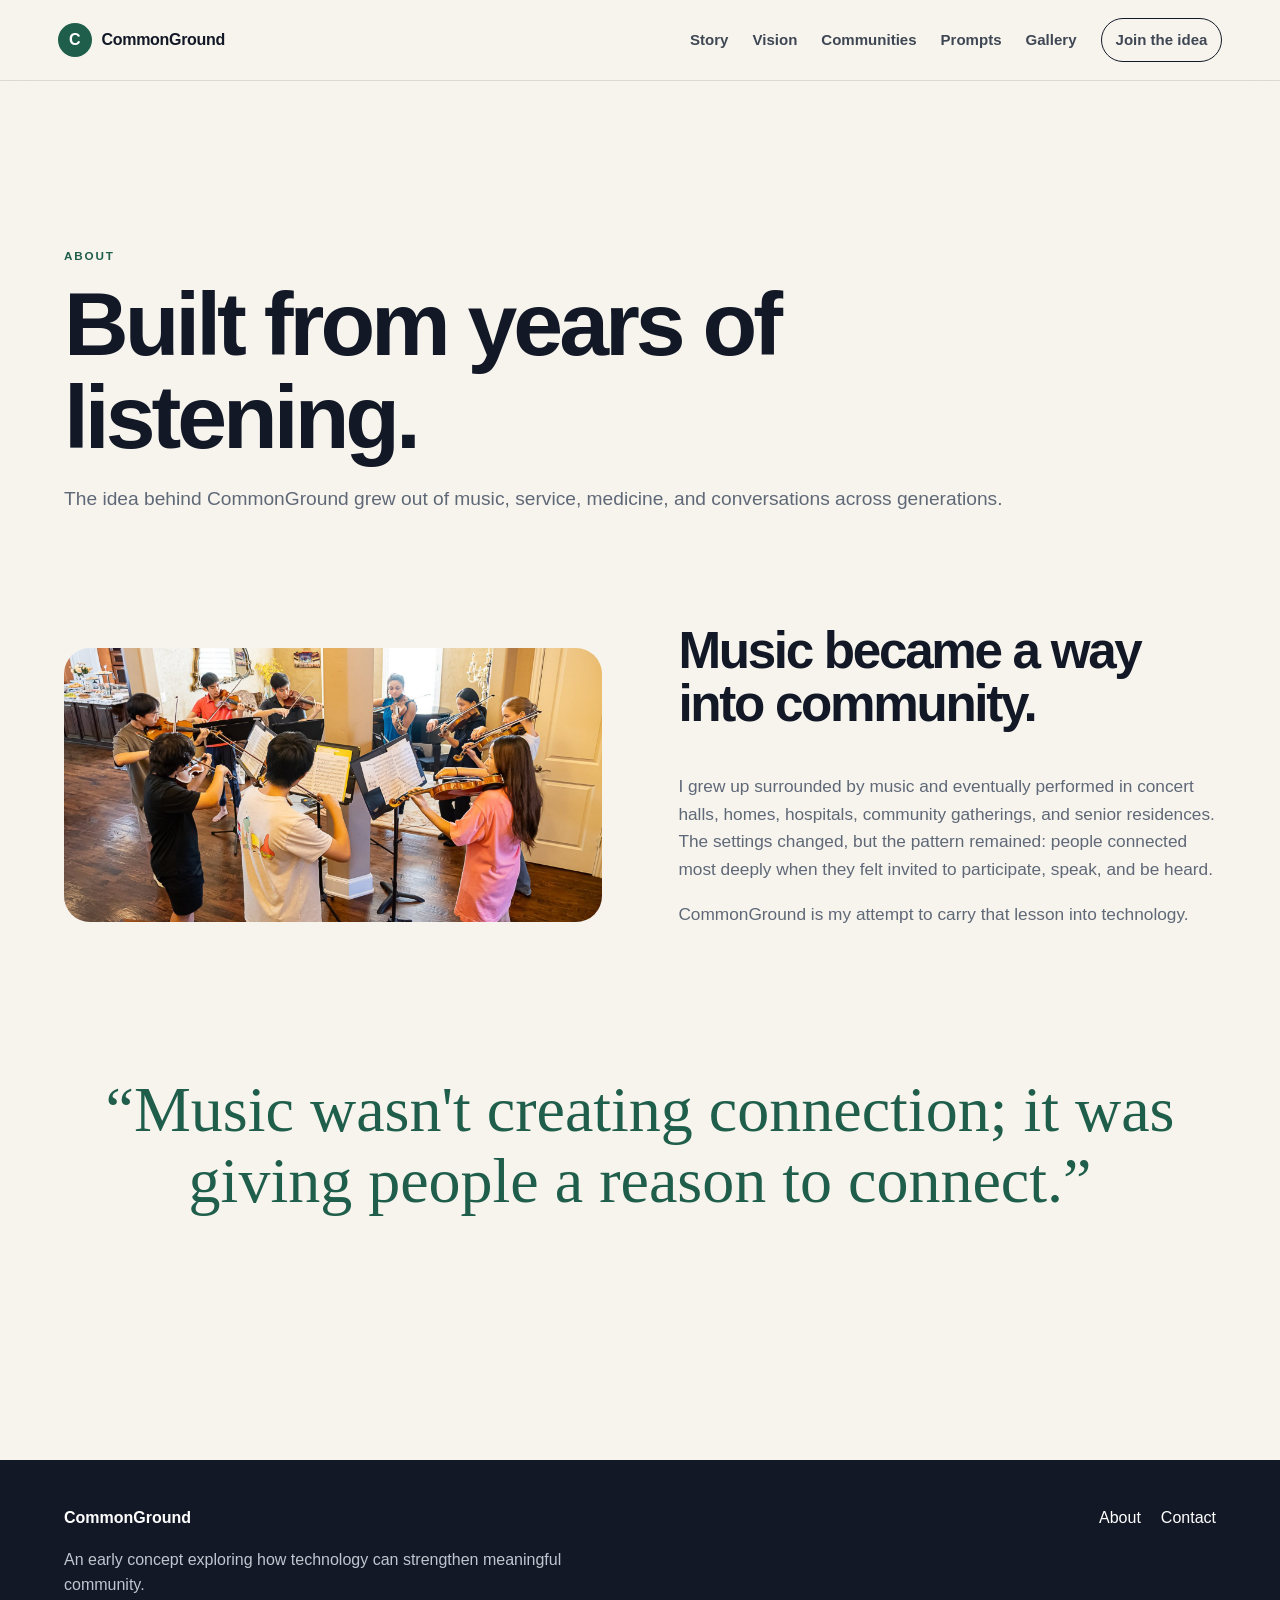
==== commit 933352f0: "Add files via upload" ====
--- a/about.html
+++ b/about.html
@@ -1,47 +1,34 @@
 <!DOCTYPE html>
-<html lang="en">
-<head>
-  <meta charset="UTF-8">
-  <meta name="viewport" content="width=device-width, initial-scale=1.0">
-  <meta name="description" content="CommonGround: an early concept for meaningful communities and real conversation.">
-  <title>About | CommonGround</title>
-  <link rel="stylesheet" href="style.css">
-</head>
+<html lang="en"><head><meta charset="UTF-8"><meta name="viewport" content="width=device-width,initial-scale=1"><title>About | CommonGround</title><link rel="stylesheet" href="style.css"></head>
 <body>
-
 <header class="site-header">
-  <a class="logo" href="index.html">CommonGround</a>
-  <button class="menu-button" onclick="document.querySelector('.nav-links').classList.toggle('open')">Menu</button>
+  <a class="brand" href="index.html">
+    <span class="brand-mark">C</span>
+    <span>CommonGround</span>
+  </a>
+  <button class="menu-button" aria-label="Open navigation" onclick="document.querySelector('.nav-links').classList.toggle('open')">Menu</button>
   <nav class="nav-links">
-    <a href="about.html">About</a>
-    <a href="problem.html">Problem</a>
+    <a href="index.html#story">Story</a>
     <a href="vision.html">Vision</a>
     <a href="communities.html">Communities</a>
     <a href="prompts.html">Prompts</a>
-    <a href="stories.html">Stories</a>
-    <a href="gallery.html">Gallery</a>
-    <a href="join.html">Join</a>
-    <a href="contact.html">Contact</a>
+    <a href="stories.html">Gallery</a>
+    <a class="nav-cta" href="join.html">Join the idea</a>
   </nav>
 </header>
-
-<main>
-
-<section class="page-header">
-  <p class="eyebrow">About</p>
-  <h1>From music to community</h1>
-</section>
-
-<section class="content">
-  <p>My music career began when I was two, influenced by my mom’s full-time piano teaching. I started with piano and switched to violin at age three. Over time, practice, recitals, and competitions became familiar, and I eventually performed at Carnegie Hall.</p>
-  <p>When the pandemic shut down public life, my brother and I began performing Bach’s <em>Concerto for Two Violins</em> from our balcony. Neighbors listened from the sidewalk, six feet apart.</p>
-  <p>After restrictions lifted, we continued performing for teachers, anniversaries, funerals, senior homes, hospitals, and community events. The most memorable part was not the applause. It was the conversations afterward.</p>
-  <p>At Case Western Reserve University, I joined Musicians in Medicine and later became Outreach Coordinator. These experiences inspired me to explore how technology might strengthen—not replace—real human interaction.</p>
-</section>
-
+<main class="inner-page">
+<section class="page-hero"><p class="eyebrow">About</p><h1>Built from years of listening.</h1><p>The idea behind CommonGround grew out of music, service, medicine, and conversations across generations.</p></section>
+<section class="split-feature"><img src="assets/ensemble-home.jpg" alt="Young musicians rehearsing together"><div><h2>Music became a way into community.</h2><p>I grew up surrounded by music and eventually performed in concert halls, homes, hospitals, community gatherings, and senior residences. The settings changed, but the pattern remained: people connected most deeply when they felt invited to participate, speak, and be heard.</p><p>CommonGround is my attempt to carry that lesson into technology.</p></div></section>
+<section class="quote-block"><blockquote>“Music wasn't creating connection; it was giving people a reason to connect.”</blockquote></section>
 </main>
-<footer>
-  <p>CommonGround is an early concept created by Lucas Yeh.</p>
+<footer class="site-footer">
+  <div>
+    <strong>CommonGround</strong>
+    <p>An early concept exploring how technology can strengthen meaningful community.</p>
+  </div>
+  <div class="footer-links">
+    <a href="about.html">About</a>
+    <a href="contact.html">Contact</a>
+  </div>
 </footer>
-</body>
-</html>
+</body></html>
--- a/style.css
+++ b/style.css
@@ -1,292 +1,34 @@
 
-* { box-sizing: border-box; }
-
-:root {
-  --ink: #172033;
-  --muted: #5b6475;
-  --surface: #ffffff;
-  --soft: #f3f6fb;
-  --accent: #3157d5;
-  --border: #dfe5ef;
+:root{
+  --ink:#121826; --muted:#5f6877; --paper:#f7f4ee; --white:#fff;
+  --accent:#1f5e4a; --accent2:#d7a84b; --line:rgba(18,24,38,.12);
 }
-
-body {
-  margin: 0;
-  font-family: Arial, Helvetica, sans-serif;
-  color: var(--ink);
-  background: var(--soft);
-  line-height: 1.6;
+*{box-sizing:border-box} html{scroll-behavior:smooth}
+body{margin:0;background:var(--paper);color:var(--ink);font-family:Inter,ui-sans-serif,-apple-system,BlinkMacSystemFont,"Segoe UI",sans-serif;line-height:1.6}
+img{display:block;width:100%} a{color:inherit}
+.site-header{position:sticky;top:0;z-index:30;display:flex;align-items:center;justify-content:space-between;padding:18px 4.5%;background:rgba(247,244,238,.9);backdrop-filter:blur(18px);border-bottom:1px solid var(--line)}
+.brand{display:flex;align-items:center;gap:10px;font-weight:800;text-decoration:none;letter-spacing:-.02em}.brand-mark{display:grid;place-items:center;width:34px;height:34px;border-radius:50%;background:var(--accent);color:white}
+.nav-links{display:flex;align-items:center;gap:24px}.nav-links a{text-decoration:none;color:#3f4754;font-size:.94rem;font-weight:600}.nav-links a:hover{color:var(--accent)}
+.nav-cta{padding:9px 14px;border:1px solid var(--ink);border-radius:999px}.menu-button{display:none;border:0;background:none;font:inherit}
+main{overflow:hidden}.hero{min-height:86vh;display:grid;grid-template-columns:1.02fr .98fr;align-items:center;gap:6vw;padding:7vw 5vw 6vw}
+.hero-copy{max-width:720px}.eyebrow{margin:0 0 12px;text-transform:uppercase;letter-spacing:.16em;font-size:.73rem;font-weight:850;color:var(--accent)}
+h1,h2,h3{margin-top:0;line-height:1.04;letter-spacing:-.045em}h1{font-size:clamp(3.2rem,7vw,7rem);margin-bottom:24px}h1 em{font-family:Georgia,serif;font-weight:400;color:var(--accent)}
+.hero-lead{font-size:clamp(1.05rem,1.5vw,1.35rem);color:var(--muted);max-width:620px}.actions{display:flex;gap:12px;flex-wrap:wrap;margin-top:30px}
+.button{display:inline-block;text-decoration:none;padding:13px 20px;border-radius:999px;background:var(--accent);color:white;font-weight:750}.button-light{background:white;color:var(--ink);border:1px solid var(--line)}
+.hero-image{margin:0}.hero-image img{height:min(68vh,780px);object-fit:cover;border-radius:28px;box-shadow:0 30px 80px rgba(34,31,25,.16)}figcaption{margin-top:10px;color:var(--muted);font-size:.85rem}
+.statement{padding:10vw 8vw;text-align:center;background:var(--ink);color:white}.statement p{font-family:Georgia,serif;font-style:italic;font-size:clamp(1.3rem,2.5vw,2.2rem);margin:0;color:#d9dedf}.statement h2{font-size:clamp(2.5rem,6vw,6rem);max-width:1100px;margin:18px auto 0}
+.story-section,.idea-section,.inner-page{width:min(1240px,90%);margin:0 auto;padding:9vw 0}.section-heading{max-width:760px;margin-bottom:6vw}.section-heading h2,.page-hero h1{font-size:clamp(2.8rem,6vw,6rem);margin-bottom:20px}.section-heading>p:last-child,.page-hero>p:last-child{font-size:1.2rem;color:var(--muted)}
+.story-row{display:grid;grid-template-columns:1.05fr .95fr;gap:7vw;align-items:center;margin-bottom:10vw}.story-row.reverse .story-media{order:2}.story-media img{max-height:680px;object-fit:cover;border-radius:26px}.chapter{display:block;color:var(--accent2);font-weight:900;margin-bottom:14px}.story-copy h3{font-size:clamp(2rem,4vw,4rem)}.story-copy p{font-size:1.1rem;color:var(--muted)}
+.video-section{background:var(--accent);color:white;padding:8vw 7vw}.video-section .section-heading{margin-left:auto;margin-right:auto;text-align:center}.video-section .eyebrow{color:#f2d391}.video-section video{display:block;width:min(1050px,100%);margin:0 auto;border-radius:24px;box-shadow:0 30px 80px rgba(0,0,0,.25);background:black}
+.feature-grid{display:grid;grid-template-columns:repeat(3,1fr);gap:18px}.feature-grid.large{grid-template-columns:repeat(2,1fr)}.feature-grid article,.community-grid article,.contact-panel{background:white;border:1px solid var(--line);border-radius:22px;padding:30px}.feature-grid article span{color:var(--accent2);font-weight:900}.feature-grid h3,.community-grid h2{font-size:1.5rem;margin:28px 0 10px}.feature-grid p,.community-grid p{color:var(--muted);margin:0}
+.collage{display:grid;grid-template-columns:1.25fr .75fr;min-height:70vh;background:#d9ded8}.collage>img{height:100%;object-fit:cover}.collage-copy{align-self:center;padding:7vw}.collage-copy h2{font-size:clamp(2.5rem,5vw,5rem)}.collage-copy p{color:#475047;font-size:1.08rem}
+.site-footer{display:flex;justify-content:space-between;gap:30px;padding:45px 5%;background:var(--ink);color:white}.site-footer p{color:#bfc6cf;max-width:580px}.footer-links{display:flex;gap:20px}.footer-links a{text-decoration:none}
+.page-hero{max-width:950px;padding:4vw 0 7vw}.page-hero h1{font-size:clamp(3rem,7vw,7rem)}.split-feature{display:grid;grid-template-columns:1fr 1fr;gap:6vw;align-items:center}.split-feature img,.wide-image{border-radius:26px;max-height:720px;object-fit:cover}.split-feature h2{font-size:clamp(2.2rem,4vw,4.5rem)}.split-feature p{color:var(--muted);font-size:1.08rem}.quote-block{padding:10vw 0;text-align:center}.quote-block blockquote{font-family:Georgia,serif;font-size:clamp(2.2rem,5vw,5rem);line-height:1.12;margin:0;color:var(--accent)}
+.community-grid{display:grid;grid-template-columns:repeat(2,1fr);gap:20px;margin-bottom:6vw}.prompt-grid{display:grid;grid-template-columns:repeat(2,1fr);gap:18px}.prompt-grid article{min-height:210px;display:flex;align-items:flex-end;background:white;border:1px solid var(--line);border-radius:22px;padding:28px;font-family:Georgia,serif;font-size:1.5rem}
+.gallery{display:grid;grid-template-columns:repeat(2,1fr);gap:24px}.gallery figure{margin:0}.gallery .span-2{grid-column:span 2}.gallery img{height:520px;object-fit:cover;border-radius:24px}.gallery figure:not(.span-2) img{height:620px}.center{text-align:center;margin-top:50px}.contact-panel{max-width:700px}.contact-panel h2{font-size:3rem}
+@media(max-width:860px){
+ .menu-button{display:block}.nav-links{display:none;position:absolute;top:70px;left:0;right:0;padding:20px 5%;background:var(--paper);flex-direction:column;align-items:flex-start;border-bottom:1px solid var(--line)}.nav-links.open{display:flex}
+ .hero,.story-row,.collage,.split-feature{grid-template-columns:1fr}.hero{padding-top:12vw}.hero-image img{height:55vh}.story-row.reverse .story-media{order:0}
+ .feature-grid,.feature-grid.large,.community-grid,.prompt-grid{grid-template-columns:1fr}.collage>img{max-height:620px}.gallery{grid-template-columns:1fr}.gallery .span-2{grid-column:auto}.gallery img,.gallery figure:not(.span-2) img{height:auto}
+ .site-footer{flex-direction:column}.inner-page{padding-top:14vw}
 }
-
-.site-header {
-  position: sticky;
-  top: 0;
-  z-index: 10;
-  display: flex;
-  align-items: center;
-  justify-content: space-between;
-  gap: 24px;
-  padding: 16px 5%;
-  background: rgba(255,255,255,.96);
-  border-bottom: 1px solid var(--border);
-}
-
-.logo {
-  color: var(--ink);
-  text-decoration: none;
-  font-size: 1.25rem;
-  font-weight: 800;
-}
-
-.nav-links {
-  display: flex;
-  flex-wrap: wrap;
-  gap: 16px;
-}
-
-.nav-links a {
-  color: var(--muted);
-  text-decoration: none;
-  font-size: .95rem;
-}
-
-.nav-links a:hover,
-.text-link:hover {
-  color: var(--accent);
-}
-
-.menu-button {
-  display: none;
-  padding: 8px 12px;
-  border: 1px solid var(--border);
-  border-radius: 8px;
-  background: white;
-}
-
-main {
-  width: min(1120px, 90%);
-  margin: 0 auto;
-  padding: 72px 0;
-}
-
-.hero {
-  max-width: 900px;
-  padding: 70px 0 90px;
-}
-
-.eyebrow {
-  margin: 0 0 10px;
-  color: var(--accent);
-  font-weight: 800;
-  letter-spacing: .08em;
-  text-transform: uppercase;
-  font-size: .8rem;
-}
-
-h1 {
-  margin: 0 0 22px;
-  font-size: clamp(2.5rem, 7vw, 5.8rem);
-  line-height: 1.02;
-  letter-spacing: -.04em;
-}
-
-.page-header h1 {
-  font-size: clamp(2.4rem, 6vw, 4.7rem);
-}
-
-h2 {
-  line-height: 1.2;
-}
-
-.lead {
-  max-width: 760px;
-  color: var(--muted);
-  font-size: 1.25rem;
-}
-
-.actions {
-  display: flex;
-  flex-wrap: wrap;
-  gap: 14px;
-  margin-top: 32px;
-}
-
-.button {
-  display: inline-block;
-  padding: 13px 20px;
-  border-radius: 10px;
-  background: var(--accent);
-  color: white;
-  text-decoration: none;
-  font-weight: 700;
-}
-
-.button.secondary {
-  background: white;
-  color: var(--ink);
-  border: 1px solid var(--border);
-}
-
-.grid {
-  display: grid;
-  gap: 22px;
-  margin: 40px 0;
-}
-
-.grid.three {
-  grid-template-columns: repeat(3, 1fr);
-}
-
-.grid.two {
-  grid-template-columns: repeat(2, 1fr);
-}
-
-.card,
-.prompt-card,
-.story,
-.contact-box,
-.story-panel {
-  padding: 28px;
-  background: var(--surface);
-  border: 1px solid var(--border);
-  border-radius: 18px;
-  box-shadow: 0 10px 30px rgba(25, 35, 60, .05);
-}
-
-.card h2,
-.story h2 {
-  margin-top: 0;
-}
-
-.prompt-card {
-  display: flex;
-  align-items: center;
-  min-height: 170px;
-  font-size: 1.25rem;
-  font-weight: 700;
-}
-
-.story-panel {
-  margin-top: 60px;
-  padding: 42px;
-}
-
-.content {
-  max-width: 800px;
-  font-size: 1.1rem;
-}
-
-.content h2 {
-  margin-top: 42px;
-}
-
-.text-link {
-  color: var(--accent);
-  text-decoration: none;
-  font-weight: 800;
-}
-
-.center {
-  text-align: center;
-  margin-top: 42px;
-}
-
-.contact-box {
-  max-width: 620px;
-  margin-top: 34px;
-}
-
-.small {
-  color: var(--muted);
-  font-size: .9rem;
-}
-
-footer {
-  padding: 30px 5%;
-  color: var(--muted);
-  background: white;
-  border-top: 1px solid var(--border);
-  text-align: center;
-}
-
-@media (max-width: 820px) {
-  .menu-button {
-    display: block;
-  }
-
-  .site-header {
-    align-items: flex-start;
-  }
-
-  .nav-links {
-    display: none;
-    position: absolute;
-    top: 65px;
-    left: 0;
-    right: 0;
-    padding: 20px 5%;
-    background: white;
-    border-bottom: 1px solid var(--border);
-    flex-direction: column;
-  }
-
-  .nav-links.open {
-    display: flex;
-  }
-
-  .grid.three,
-  .grid.two {
-    grid-template-columns: 1fr;
-  }
-
-  main {
-    padding-top: 45px;
-  }
-}
-
-
-/* Dedicated photo gallery */
-.photo-gallery {
-  display: grid;
-  grid-template-columns: repeat(3, minmax(0, 1fr));
-  gap: 22px;
-  margin-top: 40px;
-}
-
-.photo-gallery figure {
-  margin: 0;
-  padding: 14px;
-  background: var(--surface, #ffffff);
-  border: 1px solid var(--border, #dfe5ef);
-  border-radius: 18px;
-  box-shadow: 0 10px 30px rgba(25, 35, 60, .05);
-}
-
-.photo-gallery img {
-  width: 100%;
-  height: 260px;
-  object-fit: cover;
-  border-radius: 12px;
-}
-
-.photo-gallery figcaption {
-  padding: 12px 4px 2px;
-  color: var(--muted, #5b6475);
-  font-weight: 700;
-}
-
-@media (max-width: 900px) {
-  .photo-gallery {
-    grid-template-columns: repeat(2, minmax(0, 1fr));
-  }
-}
-
-@media (max-width: 600px) {
-  .photo-gallery {
-    grid-template-columns: 1fr;
-  }
-
-  .photo-gallery img {
-    height: 240px;
-  }
-}
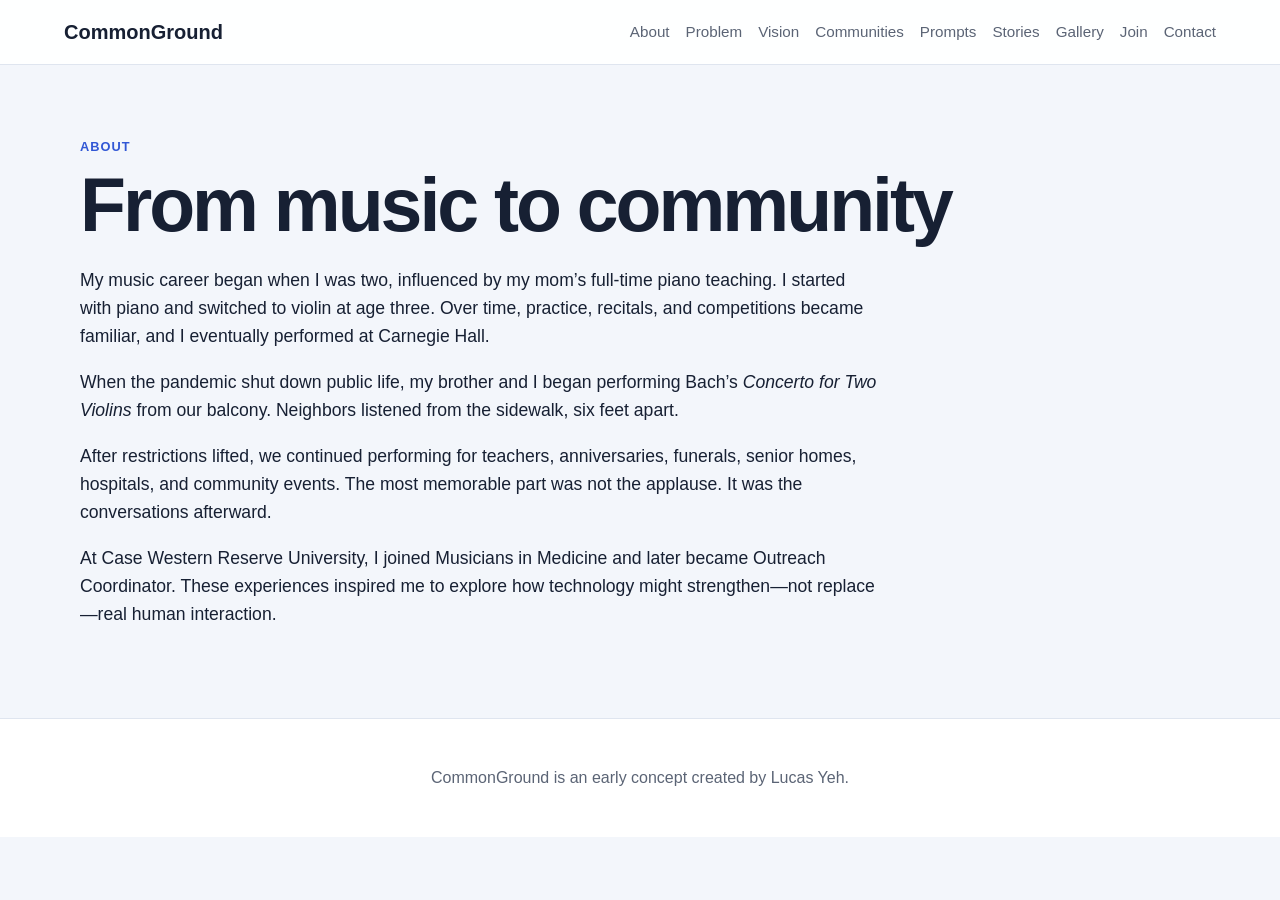
==== commit be8cdb24: "Add files via upload" ====
--- a/about.html
+++ b/about.html
@@ -1,34 +1,47 @@
 <!DOCTYPE html>
-<html lang="en"><head><meta charset="UTF-8"><meta name="viewport" content="width=device-width,initial-scale=1"><title>About | CommonGround</title><link rel="stylesheet" href="style.css"></head>
+<html lang="en">
+<head>
+  <meta charset="UTF-8">
+  <meta name="viewport" content="width=device-width, initial-scale=1.0">
+  <meta name="description" content="CommonGround: an early concept for meaningful communities and real conversation.">
+  <title>About | CommonGround</title>
+  <link rel="stylesheet" href="style.css">
+</head>
 <body>
+
 <header class="site-header">
-  <a class="brand" href="index.html">
-    <span class="brand-mark">C</span>
-    <span>CommonGround</span>
-  </a>
-  <button class="menu-button" aria-label="Open navigation" onclick="document.querySelector('.nav-links').classList.toggle('open')">Menu</button>
+  <a class="logo" href="index.html">CommonGround</a>
+  <button class="menu-button" onclick="document.querySelector('.nav-links').classList.toggle('open')">Menu</button>
   <nav class="nav-links">
-    <a href="index.html#story">Story</a>
+    <a href="about.html">About</a>
+    <a href="problem.html">Problem</a>
     <a href="vision.html">Vision</a>
     <a href="communities.html">Communities</a>
     <a href="prompts.html">Prompts</a>
-    <a href="stories.html">Gallery</a>
-    <a class="nav-cta" href="join.html">Join the idea</a>
+    <a href="stories.html">Stories</a>
+    <a href="gallery.html">Gallery</a>
+    <a href="join.html">Join</a>
+    <a href="contact.html">Contact</a>
   </nav>
 </header>
-<main class="inner-page">
-<section class="page-hero"><p class="eyebrow">About</p><h1>Built from years of listening.</h1><p>The idea behind CommonGround grew out of music, service, medicine, and conversations across generations.</p></section>
-<section class="split-feature"><img src="assets/ensemble-home.jpg" alt="Young musicians rehearsing together"><div><h2>Music became a way into community.</h2><p>I grew up surrounded by music and eventually performed in concert halls, homes, hospitals, community gatherings, and senior residences. The settings changed, but the pattern remained: people connected most deeply when they felt invited to participate, speak, and be heard.</p><p>CommonGround is my attempt to carry that lesson into technology.</p></div></section>
-<section class="quote-block"><blockquote>“Music wasn't creating connection; it was giving people a reason to connect.”</blockquote></section>
+
+<main>
+
+<section class="page-header">
+  <p class="eyebrow">About</p>
+  <h1>From music to community</h1>
+</section>
+
+<section class="content">
+  <p>My music career began when I was two, influenced by my mom’s full-time piano teaching. I started with piano and switched to violin at age three. Over time, practice, recitals, and competitions became familiar, and I eventually performed at Carnegie Hall.</p>
+  <p>When the pandemic shut down public life, my brother and I began performing Bach’s <em>Concerto for Two Violins</em> from our balcony. Neighbors listened from the sidewalk, six feet apart.</p>
+  <p>After restrictions lifted, we continued performing for teachers, anniversaries, funerals, senior homes, hospitals, and community events. The most memorable part was not the applause. It was the conversations afterward.</p>
+  <p>At Case Western Reserve University, I joined Musicians in Medicine and later became Outreach Coordinator. These experiences inspired me to explore how technology might strengthen—not replace—real human interaction.</p>
+</section>
+
 </main>
-<footer class="site-footer">
-  <div>
-    <strong>CommonGround</strong>
-    <p>An early concept exploring how technology can strengthen meaningful community.</p>
-  </div>
-  <div class="footer-links">
-    <a href="about.html">About</a>
-    <a href="contact.html">Contact</a>
-  </div>
+<footer>
+  <p>CommonGround is an early concept created by Lucas Yeh.</p>
 </footer>
-</body></html>+</body>
+</html>
--- a/style.css
+++ b/style.css
@@ -1,34 +1,338 @@
 
-:root{
-  --ink:#121826; --muted:#5f6877; --paper:#f7f4ee; --white:#fff;
-  --accent:#1f5e4a; --accent2:#d7a84b; --line:rgba(18,24,38,.12);
-}
-*{box-sizing:border-box} html{scroll-behavior:smooth}
-body{margin:0;background:var(--paper);color:var(--ink);font-family:Inter,ui-sans-serif,-apple-system,BlinkMacSystemFont,"Segoe UI",sans-serif;line-height:1.6}
-img{display:block;width:100%} a{color:inherit}
-.site-header{position:sticky;top:0;z-index:30;display:flex;align-items:center;justify-content:space-between;padding:18px 4.5%;background:rgba(247,244,238,.9);backdrop-filter:blur(18px);border-bottom:1px solid var(--line)}
-.brand{display:flex;align-items:center;gap:10px;font-weight:800;text-decoration:none;letter-spacing:-.02em}.brand-mark{display:grid;place-items:center;width:34px;height:34px;border-radius:50%;background:var(--accent);color:white}
-.nav-links{display:flex;align-items:center;gap:24px}.nav-links a{text-decoration:none;color:#3f4754;font-size:.94rem;font-weight:600}.nav-links a:hover{color:var(--accent)}
-.nav-cta{padding:9px 14px;border:1px solid var(--ink);border-radius:999px}.menu-button{display:none;border:0;background:none;font:inherit}
-main{overflow:hidden}.hero{min-height:86vh;display:grid;grid-template-columns:1.02fr .98fr;align-items:center;gap:6vw;padding:7vw 5vw 6vw}
-.hero-copy{max-width:720px}.eyebrow{margin:0 0 12px;text-transform:uppercase;letter-spacing:.16em;font-size:.73rem;font-weight:850;color:var(--accent)}
-h1,h2,h3{margin-top:0;line-height:1.04;letter-spacing:-.045em}h1{font-size:clamp(3.2rem,7vw,7rem);margin-bottom:24px}h1 em{font-family:Georgia,serif;font-weight:400;color:var(--accent)}
-.hero-lead{font-size:clamp(1.05rem,1.5vw,1.35rem);color:var(--muted);max-width:620px}.actions{display:flex;gap:12px;flex-wrap:wrap;margin-top:30px}
-.button{display:inline-block;text-decoration:none;padding:13px 20px;border-radius:999px;background:var(--accent);color:white;font-weight:750}.button-light{background:white;color:var(--ink);border:1px solid var(--line)}
-.hero-image{margin:0}.hero-image img{height:min(68vh,780px);object-fit:cover;border-radius:28px;box-shadow:0 30px 80px rgba(34,31,25,.16)}figcaption{margin-top:10px;color:var(--muted);font-size:.85rem}
-.statement{padding:10vw 8vw;text-align:center;background:var(--ink);color:white}.statement p{font-family:Georgia,serif;font-style:italic;font-size:clamp(1.3rem,2.5vw,2.2rem);margin:0;color:#d9dedf}.statement h2{font-size:clamp(2.5rem,6vw,6rem);max-width:1100px;margin:18px auto 0}
-.story-section,.idea-section,.inner-page{width:min(1240px,90%);margin:0 auto;padding:9vw 0}.section-heading{max-width:760px;margin-bottom:6vw}.section-heading h2,.page-hero h1{font-size:clamp(2.8rem,6vw,6rem);margin-bottom:20px}.section-heading>p:last-child,.page-hero>p:last-child{font-size:1.2rem;color:var(--muted)}
-.story-row{display:grid;grid-template-columns:1.05fr .95fr;gap:7vw;align-items:center;margin-bottom:10vw}.story-row.reverse .story-media{order:2}.story-media img{max-height:680px;object-fit:cover;border-radius:26px}.chapter{display:block;color:var(--accent2);font-weight:900;margin-bottom:14px}.story-copy h3{font-size:clamp(2rem,4vw,4rem)}.story-copy p{font-size:1.1rem;color:var(--muted)}
-.video-section{background:var(--accent);color:white;padding:8vw 7vw}.video-section .section-heading{margin-left:auto;margin-right:auto;text-align:center}.video-section .eyebrow{color:#f2d391}.video-section video{display:block;width:min(1050px,100%);margin:0 auto;border-radius:24px;box-shadow:0 30px 80px rgba(0,0,0,.25);background:black}
-.feature-grid{display:grid;grid-template-columns:repeat(3,1fr);gap:18px}.feature-grid.large{grid-template-columns:repeat(2,1fr)}.feature-grid article,.community-grid article,.contact-panel{background:white;border:1px solid var(--line);border-radius:22px;padding:30px}.feature-grid article span{color:var(--accent2);font-weight:900}.feature-grid h3,.community-grid h2{font-size:1.5rem;margin:28px 0 10px}.feature-grid p,.community-grid p{color:var(--muted);margin:0}
-.collage{display:grid;grid-template-columns:1.25fr .75fr;min-height:70vh;background:#d9ded8}.collage>img{height:100%;object-fit:cover}.collage-copy{align-self:center;padding:7vw}.collage-copy h2{font-size:clamp(2.5rem,5vw,5rem)}.collage-copy p{color:#475047;font-size:1.08rem}
-.site-footer{display:flex;justify-content:space-between;gap:30px;padding:45px 5%;background:var(--ink);color:white}.site-footer p{color:#bfc6cf;max-width:580px}.footer-links{display:flex;gap:20px}.footer-links a{text-decoration:none}
-.page-hero{max-width:950px;padding:4vw 0 7vw}.page-hero h1{font-size:clamp(3rem,7vw,7rem)}.split-feature{display:grid;grid-template-columns:1fr 1fr;gap:6vw;align-items:center}.split-feature img,.wide-image{border-radius:26px;max-height:720px;object-fit:cover}.split-feature h2{font-size:clamp(2.2rem,4vw,4.5rem)}.split-feature p{color:var(--muted);font-size:1.08rem}.quote-block{padding:10vw 0;text-align:center}.quote-block blockquote{font-family:Georgia,serif;font-size:clamp(2.2rem,5vw,5rem);line-height:1.12;margin:0;color:var(--accent)}
-.community-grid{display:grid;grid-template-columns:repeat(2,1fr);gap:20px;margin-bottom:6vw}.prompt-grid{display:grid;grid-template-columns:repeat(2,1fr);gap:18px}.prompt-grid article{min-height:210px;display:flex;align-items:flex-end;background:white;border:1px solid var(--line);border-radius:22px;padding:28px;font-family:Georgia,serif;font-size:1.5rem}
-.gallery{display:grid;grid-template-columns:repeat(2,1fr);gap:24px}.gallery figure{margin:0}.gallery .span-2{grid-column:span 2}.gallery img{height:520px;object-fit:cover;border-radius:24px}.gallery figure:not(.span-2) img{height:620px}.center{text-align:center;margin-top:50px}.contact-panel{max-width:700px}.contact-panel h2{font-size:3rem}
-@media(max-width:860px){
- .menu-button{display:block}.nav-links{display:none;position:absolute;top:70px;left:0;right:0;padding:20px 5%;background:var(--paper);flex-direction:column;align-items:flex-start;border-bottom:1px solid var(--line)}.nav-links.open{display:flex}
- .hero,.story-row,.collage,.split-feature{grid-template-columns:1fr}.hero{padding-top:12vw}.hero-image img{height:55vh}.story-row.reverse .story-media{order:0}
- .feature-grid,.feature-grid.large,.community-grid,.prompt-grid{grid-template-columns:1fr}.collage>img{max-height:620px}.gallery{grid-template-columns:1fr}.gallery .span-2{grid-column:auto}.gallery img,.gallery figure:not(.span-2) img{height:auto}
- .site-footer{flex-direction:column}.inner-page{padding-top:14vw}
-}
+* { box-sizing: border-box; }
+
+:root {
+  --ink: #172033;
+  --muted: #5b6475;
+  --surface: #ffffff;
+  --soft: #f3f6fb;
+  --accent: #3157d5;
+  --border: #dfe5ef;
+}
+
+body {
+  margin: 0;
+  font-family: Arial, Helvetica, sans-serif;
+  color: var(--ink);
+  background: var(--soft);
+  line-height: 1.6;
+}
+
+.site-header {
+  position: sticky;
+  top: 0;
+  z-index: 10;
+  display: flex;
+  align-items: center;
+  justify-content: space-between;
+  gap: 24px;
+  padding: 16px 5%;
+  background: rgba(255,255,255,.96);
+  border-bottom: 1px solid var(--border);
+}
+
+.logo {
+  color: var(--ink);
+  text-decoration: none;
+  font-size: 1.25rem;
+  font-weight: 800;
+}
+
+.nav-links {
+  display: flex;
+  flex-wrap: wrap;
+  gap: 16px;
+}
+
+.nav-links a {
+  color: var(--muted);
+  text-decoration: none;
+  font-size: .95rem;
+}
+
+.nav-links a:hover,
+.text-link:hover {
+  color: var(--accent);
+}
+
+.menu-button {
+  display: none;
+  padding: 8px 12px;
+  border: 1px solid var(--border);
+  border-radius: 8px;
+  background: white;
+}
+
+main {
+  width: min(1120px, 90%);
+  margin: 0 auto;
+  padding: 72px 0;
+}
+
+.hero {
+  max-width: 900px;
+  padding: 70px 0 90px;
+}
+
+.eyebrow {
+  margin: 0 0 10px;
+  color: var(--accent);
+  font-weight: 800;
+  letter-spacing: .08em;
+  text-transform: uppercase;
+  font-size: .8rem;
+}
+
+h1 {
+  margin: 0 0 22px;
+  font-size: clamp(2.5rem, 7vw, 5.8rem);
+  line-height: 1.02;
+  letter-spacing: -.04em;
+}
+
+.page-header h1 {
+  font-size: clamp(2.4rem, 6vw, 4.7rem);
+}
+
+h2 {
+  line-height: 1.2;
+}
+
+.lead {
+  max-width: 760px;
+  color: var(--muted);
+  font-size: 1.25rem;
+}
+
+.actions {
+  display: flex;
+  flex-wrap: wrap;
+  gap: 14px;
+  margin-top: 32px;
+}
+
+.button {
+  display: inline-block;
+  padding: 13px 20px;
+  border-radius: 10px;
+  background: var(--accent);
+  color: white;
+  text-decoration: none;
+  font-weight: 700;
+}
+
+.button.secondary {
+  background: white;
+  color: var(--ink);
+  border: 1px solid var(--border);
+}
+
+.grid {
+  display: grid;
+  gap: 22px;
+  margin: 40px 0;
+}
+
+.grid.three {
+  grid-template-columns: repeat(3, 1fr);
+}
+
+.grid.two {
+  grid-template-columns: repeat(2, 1fr);
+}
+
+.card,
+.prompt-card,
+.story,
+.contact-box,
+.story-panel {
+  padding: 28px;
+  background: var(--surface);
+  border: 1px solid var(--border);
+  border-radius: 18px;
+  box-shadow: 0 10px 30px rgba(25, 35, 60, .05);
+}
+
+.card h2,
+.story h2 {
+  margin-top: 0;
+}
+
+.prompt-card {
+  display: flex;
+  align-items: center;
+  min-height: 170px;
+  font-size: 1.25rem;
+  font-weight: 700;
+}
+
+.story-panel {
+  margin-top: 60px;
+  padding: 42px;
+}
+
+.content {
+  max-width: 800px;
+  font-size: 1.1rem;
+}
+
+.content h2 {
+  margin-top: 42px;
+}
+
+.text-link {
+  color: var(--accent);
+  text-decoration: none;
+  font-weight: 800;
+}
+
+.center {
+  text-align: center;
+  margin-top: 42px;
+}
+
+.contact-box {
+  max-width: 620px;
+  margin-top: 34px;
+}
+
+.small {
+  color: var(--muted);
+  font-size: .9rem;
+}
+
+footer {
+  padding: 30px 5%;
+  color: var(--muted);
+  background: white;
+  border-top: 1px solid var(--border);
+  text-align: center;
+}
+
+@media (max-width: 820px) {
+  .menu-button {
+    display: block;
+  }
+
+  .site-header {
+    align-items: flex-start;
+  }
+
+  .nav-links {
+    display: none;
+    position: absolute;
+    top: 65px;
+    left: 0;
+    right: 0;
+    padding: 20px 5%;
+    background: white;
+    border-bottom: 1px solid var(--border);
+    flex-direction: column;
+  }
+
+  .nav-links.open {
+    display: flex;
+  }
+
+  .grid.three,
+  .grid.two {
+    grid-template-columns: 1fr;
+  }
+
+  main {
+    padding-top: 45px;
+  }
+}
+
+
+/* Dedicated photo gallery */
+.photo-gallery {
+  display: grid;
+  grid-template-columns: repeat(3, minmax(0, 1fr));
+  gap: 22px;
+  margin-top: 40px;
+}
+
+.photo-gallery figure {
+  margin: 0;
+  padding: 14px;
+  background: var(--surface, #ffffff);
+  border: 1px solid var(--border, #dfe5ef);
+  border-radius: 18px;
+  box-shadow: 0 10px 30px rgba(25, 35, 60, .05);
+}
+
+.photo-gallery img {
+  width: 100%;
+  height: 260px;
+  object-fit: cover;
+  border-radius: 12px;
+}
+
+.photo-gallery figcaption {
+  padding: 12px 4px 2px;
+  color: var(--muted, #5b6475);
+  font-weight: 700;
+}
+
+@media (max-width: 900px) {
+  .photo-gallery {
+    grid-template-columns: repeat(2, minmax(0, 1fr));
+  }
+}
+
+@media (max-width: 600px) {
+  .photo-gallery {
+    grid-template-columns: 1fr;
+  }
+
+  .photo-gallery img {
+    height: 240px;
+  }
+}
+
+
+/* Homepage video centerpiece */
+.homepage-video-section {
+  width: min(1050px, 90%);
+  margin: 10px auto 80px;
+  text-align: center;
+}
+
+.video-heading {
+  max-width: 760px;
+  margin: 0 auto 28px;
+}
+
+.video-heading h2 {
+  margin: 0 0 12px;
+  font-size: clamp(2rem, 5vw, 4.2rem);
+  line-height: 1.08;
+}
+
+.video-heading p:last-child {
+  margin: 0;
+  color: var(--muted, #5b6475);
+  font-size: 1.08rem;
+}
+
+.homepage-video {
+  display: block;
+  width: 100%;
+  max-height: 680px;
+  margin: 0 auto;
+  border-radius: 22px;
+  background: #000;
+  box-shadow: 0 24px 60px rgba(25, 35, 60, .16);
+}
+
+@media (max-width: 600px) {
+  .homepage-video-section {
+    width: 92%;
+    margin-bottom: 55px;
+  }
+
+  .homepage-video {
+    border-radius: 14px;
+  }
+}
